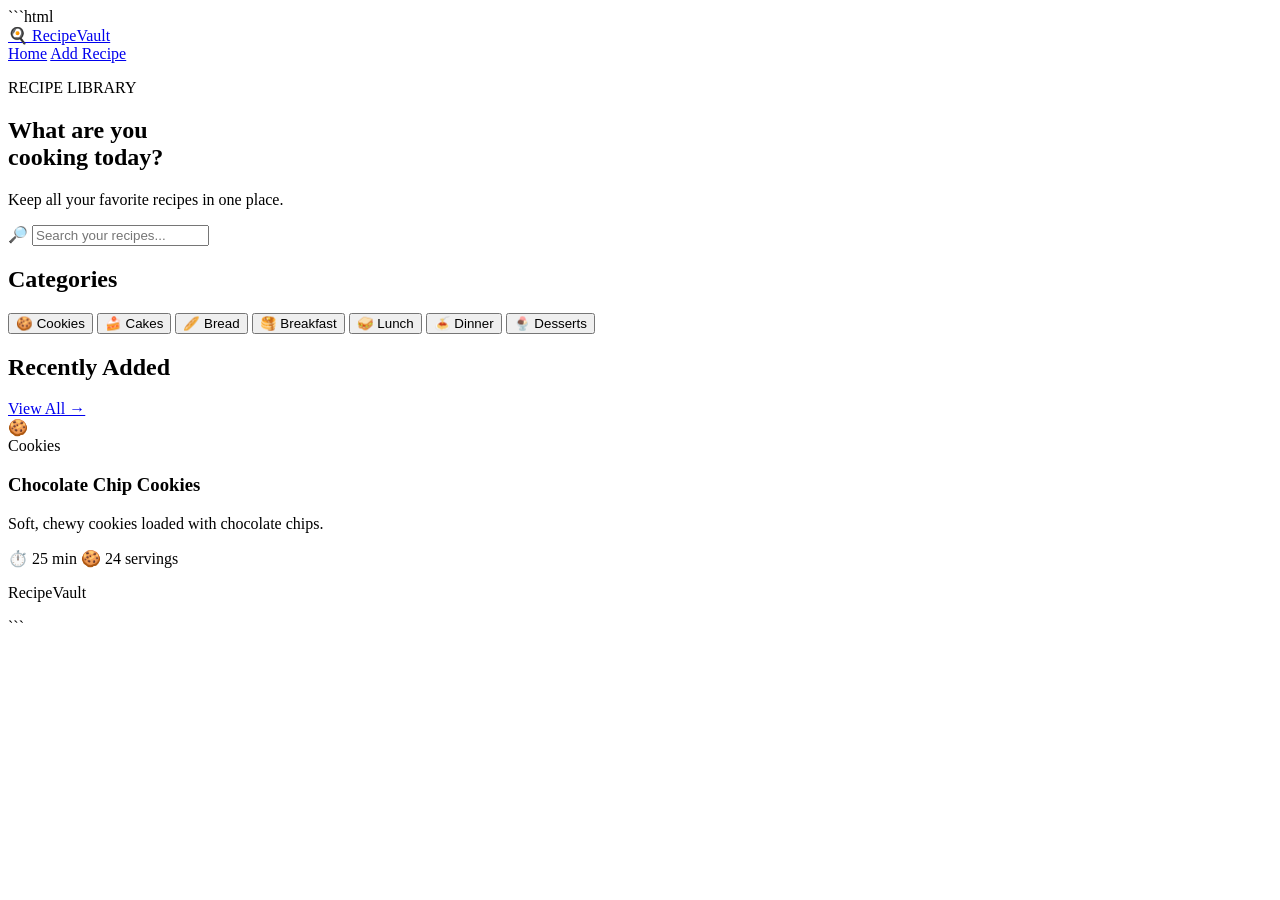
==== index.html @ 04f22df0 "Create index.html" ====
```html
<!DOCTYPE html>
<html lang="en">
<head>
    <meta charset="UTF-8">
    <meta name="viewport" content="width=device-width, initial-scale=1.0">

    <title>RecipeVault</title>

    <link rel="stylesheet" href="css/style.css">
</head>

<body>

    <header class="navbar">
        <a href="index.html" class="logo">
            🍳 RecipeVault
        </a>

        <nav>
            <a href="index.html">Home</a>
            <a href="add-recipe.html">Add Recipe</a>
        </nav>
    </header>

    <main>

        <section class="hero">
            <p class="eyebrow">RECIPE LIBRARY</p>

            <h1>What are you<br>cooking today?</h1>

            <p class="hero-description">
                Keep all your favorite recipes in one place.
            </p>

            <div class="search-box">
                <span>🔎</span>
                <input
                    type="text"
                    id="searchInput"
                    placeholder="Search your recipes..."
                >
            </div>
        </section>

        <section class="section">
            <div class="section-header">
                <h2>Categories</h2>
            </div>

            <div class="categories">
                <button>🍪 Cookies</button>
                <button>🍰 Cakes</button>
                <button>🥖 Bread</button>
                <button>🥞 Breakfast</button>
                <button>🥪 Lunch</button>
                <button>🍝 Dinner</button>
                <button>🍨 Desserts</button>
            </div>
        </section>

        <section class="section">
            <div class="section-header">
                <h2>Recently Added</h2>
                <a href="#">View All →</a>
            </div>

            <div id="recipeGrid" class="recipe-grid">

                <article class="recipe-card">
                    <div class="recipe-image">
                        🍪
                    </div>

                    <div class="recipe-info">
                        <span class="recipe-category">Cookies</span>

                        <h3>Chocolate Chip Cookies</h3>

                        <p>
                            Soft, chewy cookies loaded with chocolate chips.
                        </p>

                        <div class="recipe-meta">
                            <span>⏱️ 25 min</span>
                            <span>🍪 24 servings</span>
                        </div>
                    </div>
                </article>

            </div>
        </section>

    </main>

    <footer>
        <p>RecipeVault</p>
    </footer>

    <script src="js/app.js"></script>

</body>
</html>
```
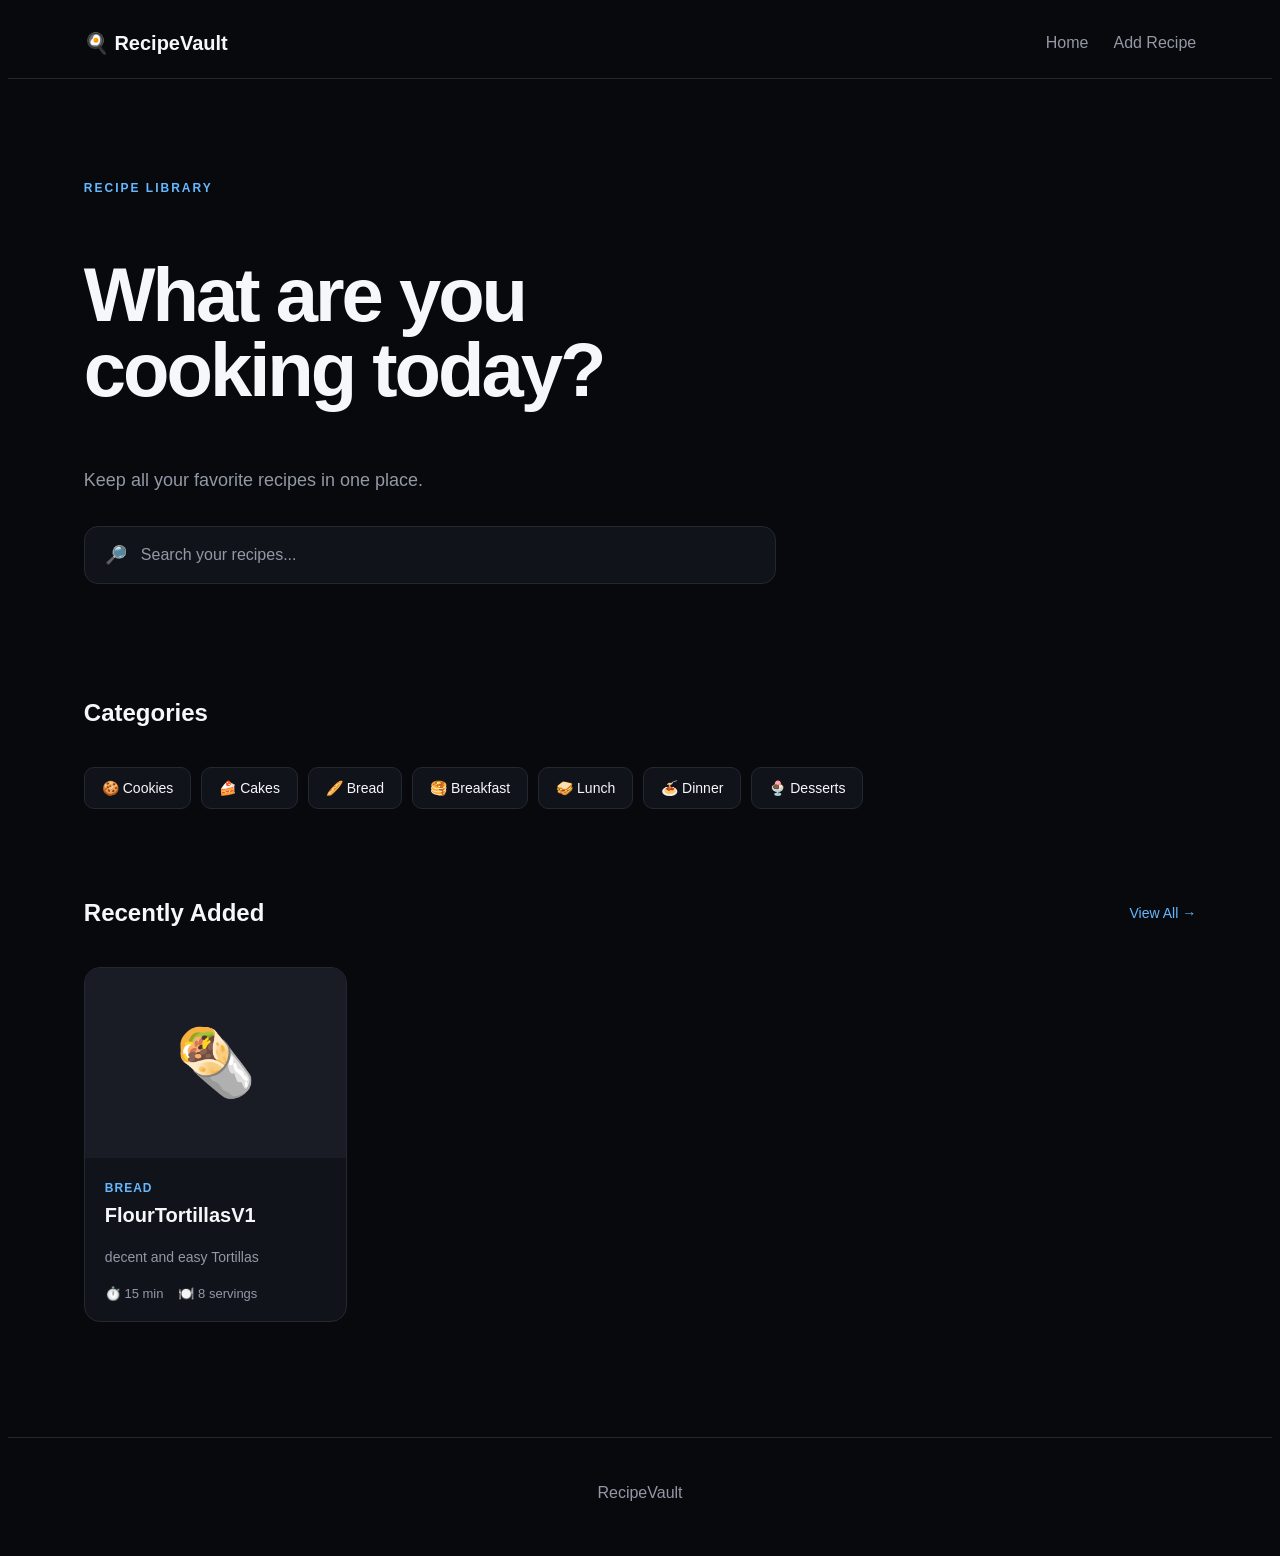
==== commit 749c2431: "Update index.html" ====
--- a/index.html
+++ b/index.html
@@ -1,4 +1,4 @@
-```html
+
 <!DOCTYPE html>
 <html lang="en">
 <head>
@@ -102,4 +102,3 @@
 
 </body>
 </html>
-```
--- a/css/style.css
+++ b/css/style.css
@@ -0,0 +1,885 @@
+```css
+* {
+    box-sizing: border-box;
+    margin: 0;
+    padding: 0;
+}
+
+:root {
+    --background: #08090d;
+    --surface: #11131a;
+    --surface-hover: #181b24;
+    --border: #242833;
+    --text: #f5f7fa;
+    --muted: #9298a5;
+    --accent: #65b8ff;
+}
+
+body {
+    min-height: 100vh;
+    background: var(--background);
+    color: var(--text);
+    font-family: Arial, Helvetica, sans-serif;
+}
+
+a {
+    color: inherit;
+    text-decoration: none;
+}
+
+/* NAVBAR */
+
+.navbar {
+    height: 70px;
+    padding: 0 6%;
+    display: flex;
+    align-items: center;
+    justify-content: space-between;
+
+    border-bottom: 1px solid var(--border);
+    background: rgba(8, 9, 13, 0.9);
+}
+
+.logo {
+    font-size: 20px;
+    font-weight: 700;
+}
+
+.navbar nav {
+    display: flex;
+    gap: 25px;
+}
+
+.navbar nav a {
+    color: var(--muted);
+    transition: 0.2s;
+}
+
+.navbar nav a:hover {
+    color: var(--text);
+}
+
+/* MAIN */
+
+main {
+    width: min(1200px, 88%);
+    margin: auto;
+}
+
+/* HERO */
+
+.hero {
+    padding: 90px 0 60px;
+}
+
+.eyebrow {
+    color: var(--accent);
+    font-size: 12px;
+    font-weight: 700;
+    letter-spacing: 2px;
+    margin-bottom: 15px;
+}
+
+.hero h1 {
+    font-size: clamp(42px, 7vw, 76px);
+    line-height: 0.98;
+    letter-spacing: -3px;
+}
+
+.hero-description {
+    color: var(--muted);
+    font-size: 18px;
+    margin-top: 22px;
+}
+
+.search-box {
+    margin-top: 35px;
+    width: min(650px, 100%);
+
+    display: flex;
+    align-items: center;
+    gap: 12px;
+
+    padding: 17px 20px;
+
+    background: var(--surface);
+    border: 1px solid var(--border);
+    border-radius: 14px;
+}
+
+.search-box span {
+    font-size: 18px;
+}
+
+.search-box input {
+    flex: 1;
+
+    border: none;
+    outline: none;
+    background: transparent;
+
+    color: var(--text);
+    font-size: 16px;
+}
+
+.search-box input::placeholder {
+    color: var(--muted);
+}
+
+/* SECTIONS */
+
+.section {
+    padding: 35px 0;
+}
+
+.section-header {
+    display: flex;
+    justify-content: space-between;
+    align-items: center;
+    margin-bottom: 20px;
+}
+
+.section-header h2 {
+    font-size: 24px;
+}
+
+.section-header a {
+    color: var(--accent);
+    font-size: 14px;
+}
+
+/* CATEGORIES */
+
+.categories {
+    display: flex;
+    gap: 10px;
+    flex-wrap: wrap;
+}
+
+.categories button {
+    border: 1px solid var(--border);
+    background: var(--surface);
+    color: var(--text);
+
+    padding: 12px 17px;
+    border-radius: 10px;
+
+    font-size: 14px;
+    cursor: pointer;
+
+    transition: 0.2s;
+}
+
+.categories button:hover {
+    background: var(--surface-hover);
+    border-color: var(--accent);
+}
+
+/* RECIPE GRID */
+
+.recipe-grid {
+    display: grid;
+    grid-template-columns: repeat(auto-fill, minmax(260px, 1fr));
+    gap: 20px;
+}
+
+.recipe-card {
+    overflow: hidden;
+
+    background: var(--surface);
+    border: 1px solid var(--border);
+    border-radius: 16px;
+
+    cursor: pointer;
+    transition: 0.2s;
+}
+
+.recipe-card:hover {
+    transform: translateY(-3px);
+    background: var(--surface-hover);
+}
+
+.recipe-image {
+    height: 190px;
+
+    display: flex;
+    align-items: center;
+    justify-content: center;
+
+    background: #191c24;
+
+    font-size: 65px;
+}
+
+.recipe-info {
+    padding: 20px;
+}
+
+.recipe-category {
+    color: var(--accent);
+    font-size: 12px;
+    font-weight: 700;
+    text-transform: uppercase;
+    letter-spacing: 1px;
+}
+
+.recipe-info h3 {
+    margin-top: 8px;
+    font-size: 20px;
+}
+
+.recipe-info p {
+    margin-top: 8px;
+    color: var(--muted);
+    line-height: 1.5;
+    font-size: 14px;
+}
+
+.recipe-meta {
+    display: flex;
+    gap: 15px;
+    margin-top: 18px;
+
+    color: var(--muted);
+    font-size: 13px;
+}
+
+/* FOOTER */
+
+footer {
+    margin-top: 80px;
+    padding: 30px;
+
+    text-align: center;
+    color: var(--muted);
+    border-top: 1px solid var(--border);
+}
+
+/* MOBILE */
+
+@media (max-width: 600px) {
+
+    .navbar {
+        padding: 0 5%;
+    }
+
+    .navbar nav {
+        gap: 15px;
+        font-size: 14px;
+    }
+
+    main {
+        width: 90%;
+    }
+
+    .hero {
+        padding-top: 60px;
+    }
+
+    .hero h1 {
+        letter-spacing: -2px;
+    }
+
+    .recipe-grid {
+        grid-template-columns: 1fr;
+    }
+}
+```
+
+
+#recipeForm {
+    width: min(800px, 100%);
+}
+
+.form-group {
+    margin-bottom: 28px;
+}
+
+.form-group label {
+    display: block;
+    margin-bottom: 9px;
+
+    font-size: 14px;
+    font-weight: 600;
+}
+
+.form-group input,
+.form-group textarea,
+.form-group select {
+    width: 100%;
+
+    padding: 14px 15px;
+
+    border: 1px solid var(--border);
+    border-radius: 10px;
+
+    background: var(--surface);
+    color: var(--text);
+
+    font-family: inherit;
+    font-size: 15px;
+
+    outline: none;
+
+    transition: 0.2s;
+}
+
+.form-group input:focus,
+.form-group textarea:focus,
+.form-group select:focus {
+    border-color: var(--accent);
+}
+
+.form-group textarea {
+    min-height: 110px;
+    resize: vertical;
+}
+
+.form-group select {
+    cursor: pointer;
+}
+
+.form-row {
+    display: grid;
+    grid-template-columns: 1fr 1fr;
+    gap: 18px;
+}
+
+/* INGREDIENTS */
+
+.ingredient-row {
+    display: grid;
+    grid-template-columns: 100px 120px 1fr;
+    gap: 10px;
+
+    margin-bottom: 10px;
+}
+
+/* INSTRUCTIONS */
+
+.instruction-row {
+    display: grid;
+    grid-template-columns: 35px 1fr;
+    gap: 10px;
+
+    margin-bottom: 12px;
+}
+
+.instruction-row > span {
+    width: 35px;
+    height: 35px;
+
+    display: flex;
+    align-items: center;
+    justify-content: center;
+
+    margin-top: 5px;
+
+    border-radius: 50%;
+
+    background: var(--surface);
+    border: 1px solid var(--border);
+
+    color: var(--accent);
+    font-weight: 700;
+}
+
+.instruction-row textarea {
+    min-height: 70px;
+}
+
+/* BUTTONS */
+
+.primary-button,
+.secondary-button {
+    border-radius: 10px;
+
+    padding: 13px 18px;
+
+    font-family: inherit;
+    font-size: 14px;
+    font-weight: 600;
+
+    cursor: pointer;
+
+    transition: 0.2s;
+}
+
+.primary-button {
+    border: none;
+
+    background: var(--accent);
+    color: #071019;
+
+    padding: 15px 24px;
+}
+
+.primary-button:hover {
+    filter: brightness(1.1);
+}
+
+.secondary-button {
+    margin-top: 5px;
+
+    background: var(--surface);
+    color: var(--text);
+
+    border: 1px solid var(--border);
+}
+
+.secondary-button:hover {
+    background: var(--surface-hover);
+    border-color: var(--accent);
+}
+
+/* MOBILE FORM */
+
+@media (max-width: 600px) {
+
+    .form-row {
+        grid-template-columns: 1fr;
+        gap: 0;
+    }
+
+    .ingredient-row {
+        grid-template-columns: 75px 90px 1fr;
+        gap: 7px;
+    }
+
+    .ingredient-row input {
+        padding: 12px 9px;
+        font-size: 14px;
+    }
+
+}
+
+/* =========================
+   JSON RESULT
+   ========================= */
+
+.json-result {
+    margin-top: 50px;
+    padding: 25px;
+
+    background: var(--surface);
+    border: 1px solid var(--border);
+    border-radius: 16px;
+}
+
+.json-result[hidden] {
+    display: none;
+}
+
+.json-header {
+    display: flex;
+    align-items: center;
+    justify-content: space-between;
+    gap: 15px;
+
+    margin-bottom: 15px;
+}
+
+.json-header h2 {
+    font-size: 20px;
+}
+
+.json-header .secondary-button {
+    margin-top: 0;
+}
+
+#jsonOutput {
+    width: 100%;
+    min-height: 400px;
+
+    padding: 18px;
+
+    background: #08090d;
+    color: var(--text);
+
+    border: 1px solid var(--border);
+    border-radius: 10px;
+
+    font-family: monospace;
+    font-size: 13px;
+    line-height: 1.6;
+
+    resize: vertical;
+    outline: none;
+}
+
+.json-help {
+    margin-top: 12px;
+
+    color: var(--muted);
+    font-size: 13px;
+}
+
+.json-help code {
+    color: var(--accent);
+}
+
+@media (max-width: 600px) {
+
+    .json-header {
+        align-items: flex-start;
+        flex-direction: column;
+    }
+
+    #jsonOutput {
+        min-height: 350px;
+        font-size: 12px;
+    }
+}
+
+/* =========================
+   COOKING MODE
+   ========================= */
+
+.cooking-mode {
+    position: fixed;
+    inset: 0;
+    z-index: 9999;
+
+    background: var(--background);
+
+    overflow-y: auto;
+}
+
+
+.cooking-mode-inner {
+
+    min-height: 100%;
+
+    max-width: 900px;
+
+    margin: auto;
+
+    padding: 40px 25px;
+
+    display: flex;
+    flex-direction: column;
+    justify-content: center;
+
+}
+
+
+.close-cooking-mode {
+
+    position: absolute;
+
+    top: 20px;
+    right: 20px;
+
+    width: 45px;
+    height: 45px;
+
+    border-radius: 50%;
+
+    border: 1px solid var(--border);
+
+    background: var(--surface);
+
+    color: var(--text);
+
+    font-size: 20px;
+
+    cursor: pointer;
+
+}
+
+
+.cooking-progress {
+
+    color: var(--accent);
+
+    font-size: 14px;
+
+    font-weight: 700;
+
+    letter-spacing: 2px;
+
+    margin-bottom: 15px;
+
+}
+
+
+.cooking-mode-inner h1 {
+
+    font-size: 32px;
+
+    margin-bottom: 40px;
+
+}
+
+
+.cooking-step {
+
+    padding: 40px 30px;
+
+    background: var(--surface);
+
+    border: 1px solid var(--border);
+
+    border-radius: 20px;
+
+    margin-bottom: 25px;
+
+}
+
+
+.step-number {
+
+    font-size: 14px;
+
+    color: var(--accent);
+
+    font-weight: 700;
+
+    margin-bottom: 20px;
+
+}
+
+
+.cooking-step p {
+
+    font-size: 28px;
+
+    line-height: 1.5;
+
+}
+
+
+.cooking-timer-button {
+
+    width: 100%;
+
+    padding: 18px;
+
+    margin-bottom: 25px;
+
+    border: none;
+
+    border-radius: 12px;
+
+    background: var(--accent);
+
+    color: white;
+
+    font-size: 18px;
+
+    font-weight: 700;
+
+    cursor: pointer;
+
+}
+
+
+.cooking-navigation {
+
+    display: flex;
+
+    justify-content: space-between;
+
+    gap: 15px;
+
+}
+
+
+.cooking-navigation button {
+
+    padding: 15px 25px;
+
+    border-radius: 10px;
+
+    border: 1px solid var(--border);
+
+    background: var(--surface);
+
+    color: var(--text);
+
+    font-size: 16px;
+
+    cursor: pointer;
+
+}
+
+
+.cooking-navigation button:disabled {
+
+    opacity: 0.4;
+
+    cursor: not-allowed;
+
+}
+
+
+@media (max-width: 600px) {
+
+    .cooking-mode-inner {
+
+        padding: 70px 18px 25px;
+
+    }
+
+
+    .cooking-mode-inner h1 {
+
+        font-size: 24px;
+
+        margin-bottom: 25px;
+
+    }
+
+
+    .cooking-step {
+
+        padding: 30px 20px;
+
+    }
+
+
+    .cooking-step p {
+
+        font-size: 22px;
+
+    }
+
+
+    .cooking-navigation button {
+
+        flex: 1;
+
+        padding: 14px 10px;
+
+    }
+
+}
+
+
+/* =========================
+   COOKING MODE INGREDIENTS
+   ========================= */
+
+.cooking-ingredients {
+
+    background: var(--surface);
+
+    border: 1px solid var(--border);
+
+    border-radius: 20px;
+
+    padding: 25px;
+
+    margin-bottom: 35px;
+
+}
+
+
+.cooking-ingredients h2 {
+
+    margin: 0 0 20px;
+
+    font-size: 20px;
+
+}
+
+
+.cooking-ingredient-list {
+
+    display: flex;
+
+    flex-direction: column;
+
+    gap: 10px;
+
+}
+
+
+.cooking-ingredient {
+
+    display: flex;
+
+    gap: 8px;
+
+    font-size: 16px;
+
+    line-height: 1.5;
+
+}
+
+
+.cooking-ingredient strong {
+
+    min-width: 45px;
+
+}
+
+
+/* =========================
+   COOKING MODE NOTES
+   ========================= */
+
+.cooking-notes {
+
+    background: var(--surface);
+
+    border: 1px solid var(--border);
+
+    border-radius: 20px;
+
+    padding: 25px;
+
+    margin-top: 30px;
+
+}
+
+
+.cooking-notes h2 {
+
+    margin: 0 0 12px;
+
+    font-size: 20px;
+
+}
+
+
+.cooking-notes p {
+
+    margin: 0;
+
+    line-height: 1.6;
+
+    font-size: 16px;
+
+}
+
+
+/* =========================
+   MOBILE
+   ========================= */
+
+@media (max-width: 600px) {
+
+    .cooking-ingredients {
+
+        padding: 20px;
+
+        margin-bottom: 30px;
+
+    }
+
+
+    .cooking-ingredient {
+
+        font-size: 15px;
+
+    }
+
+
+    .cooking-notes {
+
+        padding: 20px;
+
+    }
+
+}
